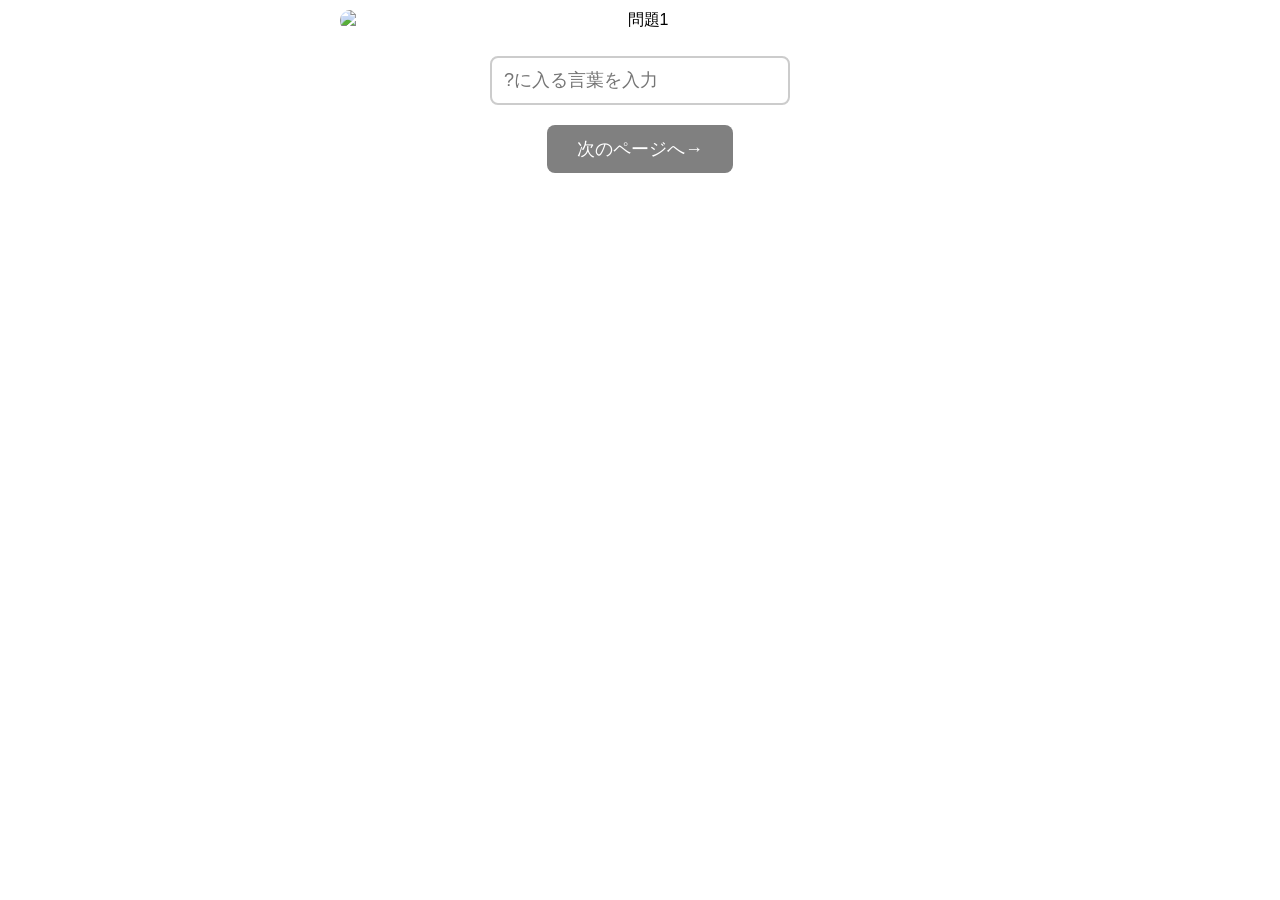
==== index.html @ fe9850f1 "Update index.html" ====
<!DOCTYPE html>
<html lang="ja">
<head>
<meta charset="UTF-8">
<meta name="viewport" content="width=device-width, initial-scale=1.0">
<title>問題1</title>
<link rel="stylesheet" href="style.css">
</head>

<body>

<img src="問1.jpg" alt="問題1">

<input
    type="text"
    id="answer"
    placeholder="?に入る言葉を入力">

<br>

<button id="next" disabled>次のページへ→</button>

<script src="script.js"></script>
<script>
checkAnswer("点","question1.html");
</script>

</body>
</html>
---- style.css ----
body {
    background: white;
    font-family: sans-serif;
    text-align: center;
    margin: 0;
    padding: 10px 15px;
}

img {
    width: 100%;
    max-width: 600px;
    height: auto;
    display: block;
    margin: 0 auto 25px;
    border-radius: 10px;
}

input {
    width: 90%;
    max-width: 300px;
    padding: 12px;
    font-size: 18px;
    border: 2px solid #ccc;
    border-radius: 8px;
    box-sizing: border-box;
}

button {
    margin-top: 20px;
    padding: 12px 30px;
    font-size: 18px;
    background: #2196F3;
    color: white;
    border: none;
    border-radius: 8px;
    cursor: pointer;
}

button:hover:not(:disabled) {
    background: #1976D2;
}

button:disabled {
    background: gray;
    cursor: not-allowed;
}
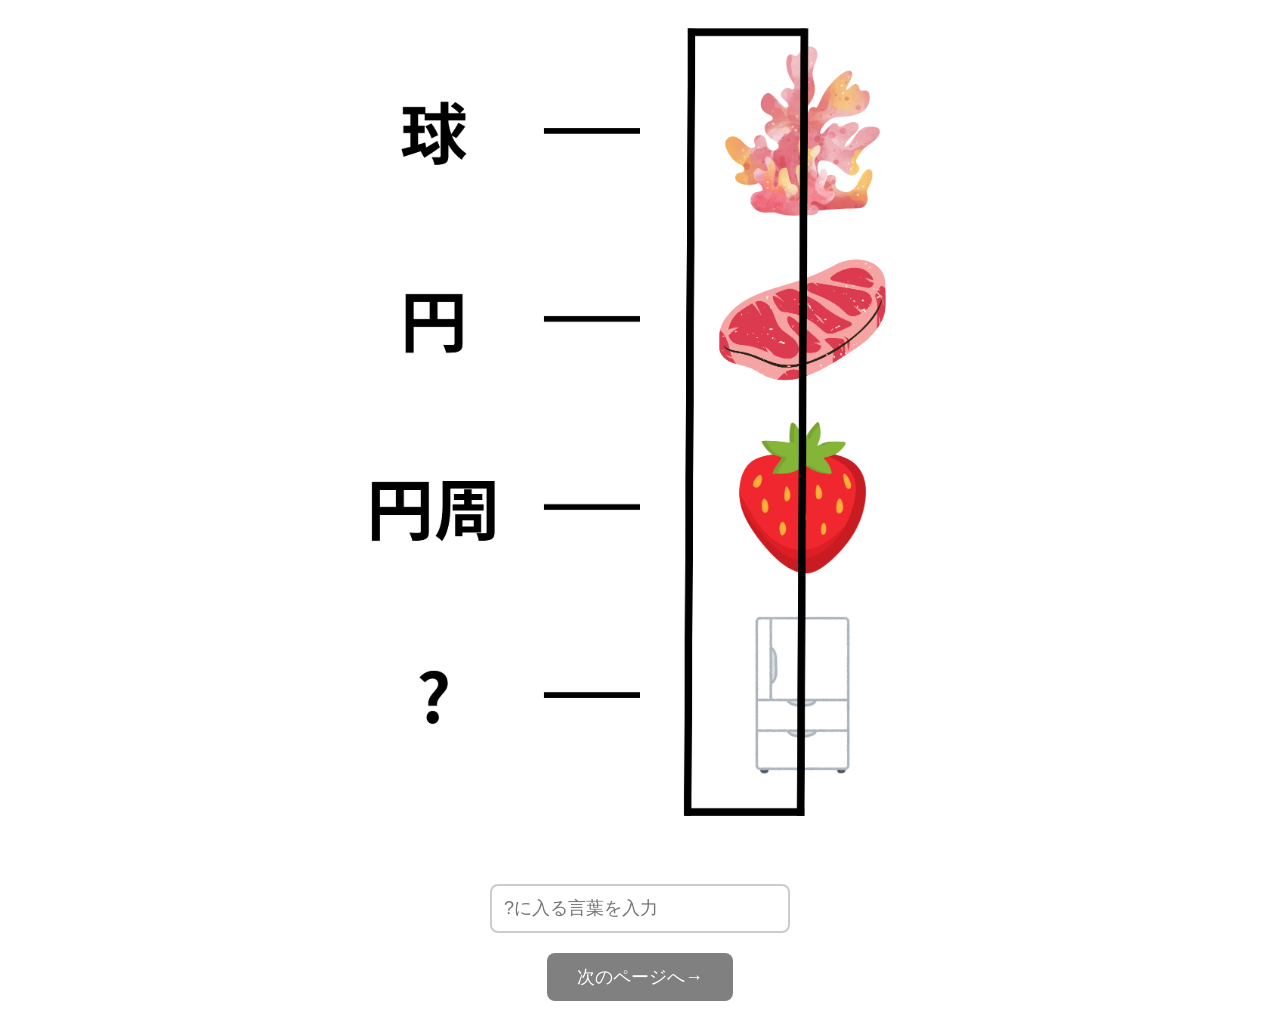
==== commit f72a4f6f: "Change image format from JPG to PNG" ====
--- a/index.html
+++ b/index.html
@@ -9,7 +9,7 @@
 
 <body>
 
-<img src="問1.jpg" alt="問題1">
+<img src="問1.png" alt="問題1">
 
 <input
     type="text"
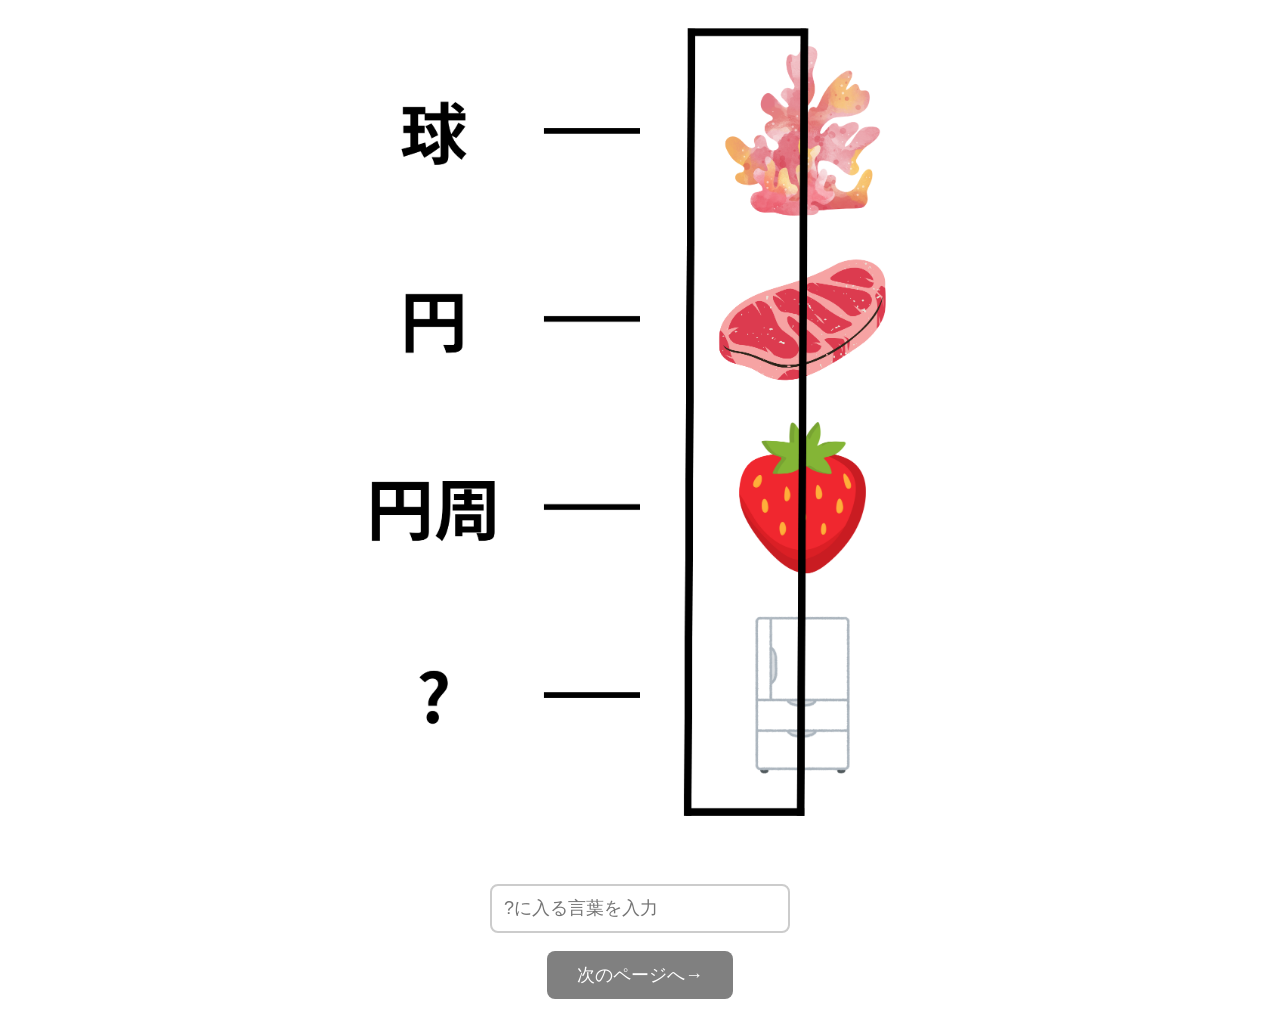
==== commit fa22f181: "Update index.html" ====
--- a/index.html
+++ b/index.html
@@ -16,13 +16,13 @@
     id="answer"
     placeholder="?に入る言葉を入力">
 
-<br>
+<br><br>
 
 <button id="next" disabled>次のページへ→</button>
 
 <script src="script.js"></script>
 <script>
-checkAnswer("点","question1.html");
+checkAnswer(["点","てん"],"question1.html");
 </script>
 
 </body>
--- a/style.css
+++ b/style.css
@@ -25,15 +25,24 @@
     box-sizing: border-box;
 }
 
+.buttons {
+    display: flex;
+    justify-content: center;
+    align-items: center;
+    gap: 12px;
+    margin-top: 20px;
+}
+
 button {
-    margin-top: 20px;
-    padding: 12px 30px;
+    height: 48px;
+    padding: 0 30px;
     font-size: 18px;
     background: #2196F3;
     color: white;
     border: none;
     border-radius: 8px;
     cursor: pointer;
+    transition: background 0.2s;
 }
 
 button:hover:not(:disabled) {
@@ -44,3 +53,20 @@
     background: gray;
     cursor: not-allowed;
 }
+
+.back {
+    width: 48px;
+    height: 48px;
+    padding: 0;
+    font-size: 22px;
+    background: #2196F3;
+    color: white;
+    border: none;
+    border-radius: 8px;
+    cursor: pointer;
+    transition: background 0.2s;
+}
+
+.back:hover {
+    background: #1976D2;
+}
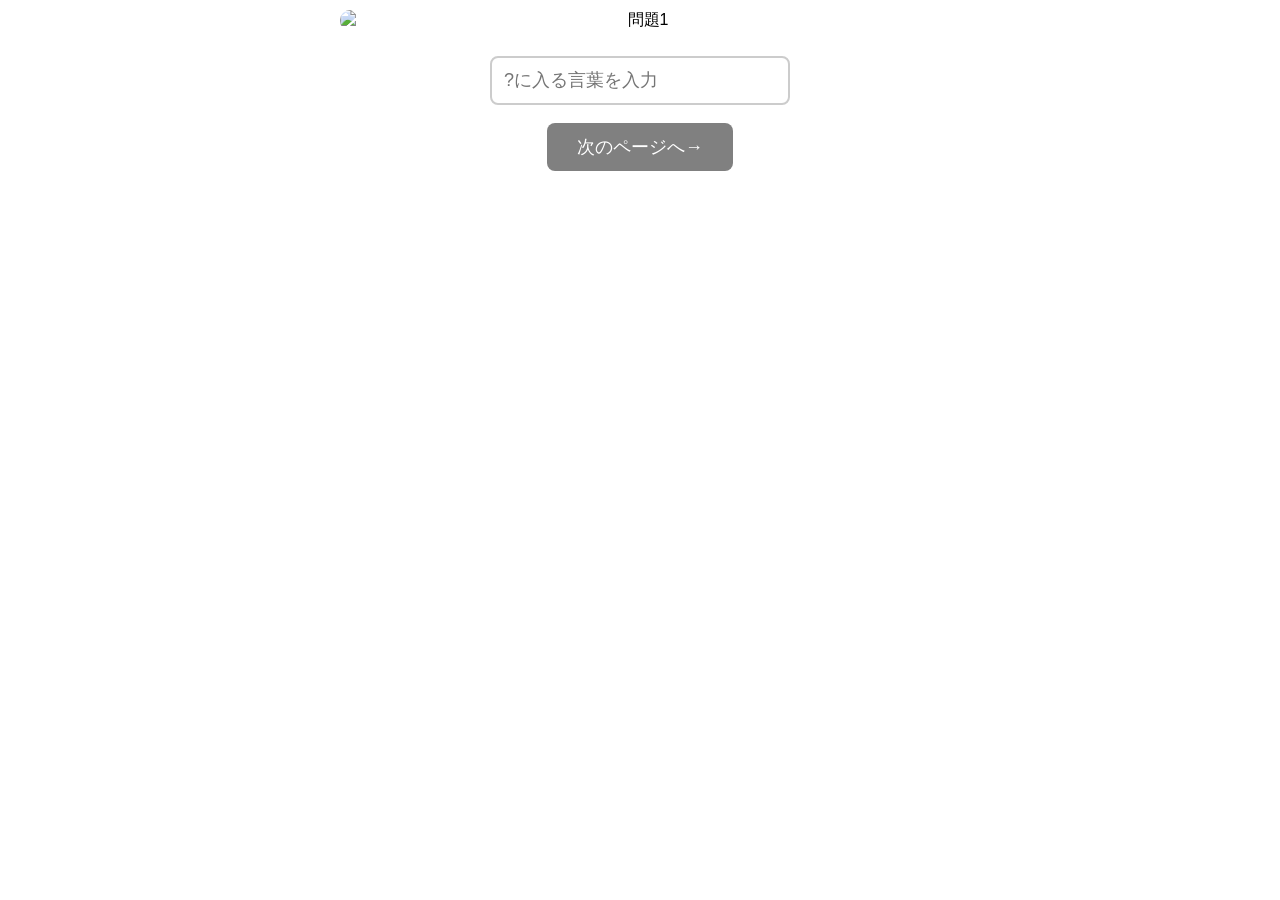
==== commit 35d7e513: "Update index.html" ====
--- a/index.html
+++ b/index.html
@@ -9,7 +9,7 @@
 
 <body>
 
-<img src="問1.png" alt="問題1">
+<img src="問1(1).png" alt="問題1">
 
 <input
     type="text"
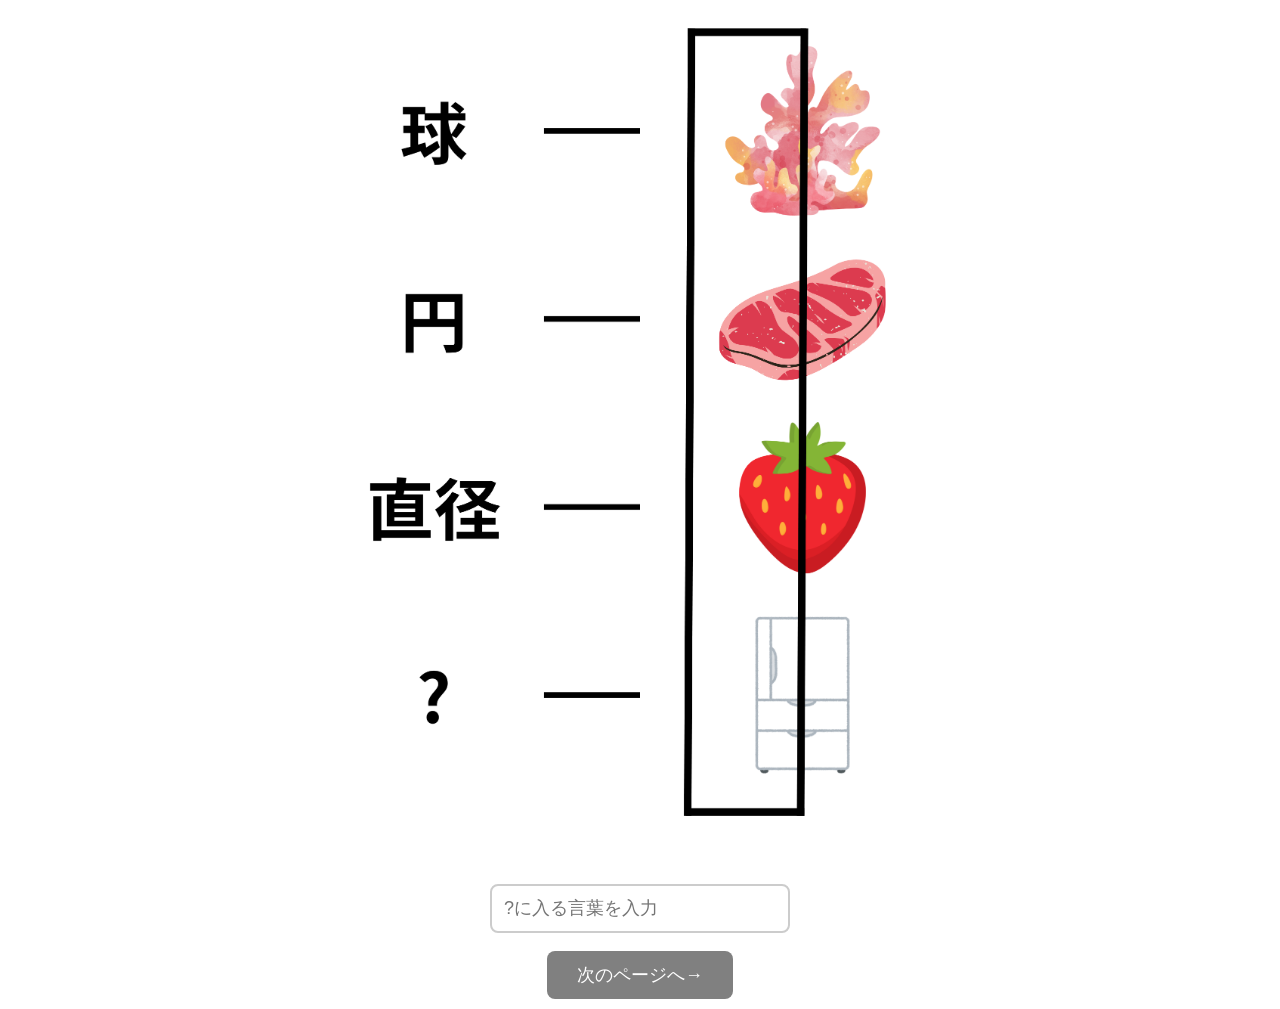
==== commit 19480d4f: "Fix image source formatting in index.html" ====
--- a/index.html
+++ b/index.html
@@ -9,7 +9,7 @@
 
 <body>
 
-<img src="問1(1).png" alt="問題1">
+<img src="問1 (1).png" alt="問題1">
 
 <input
     type="text"
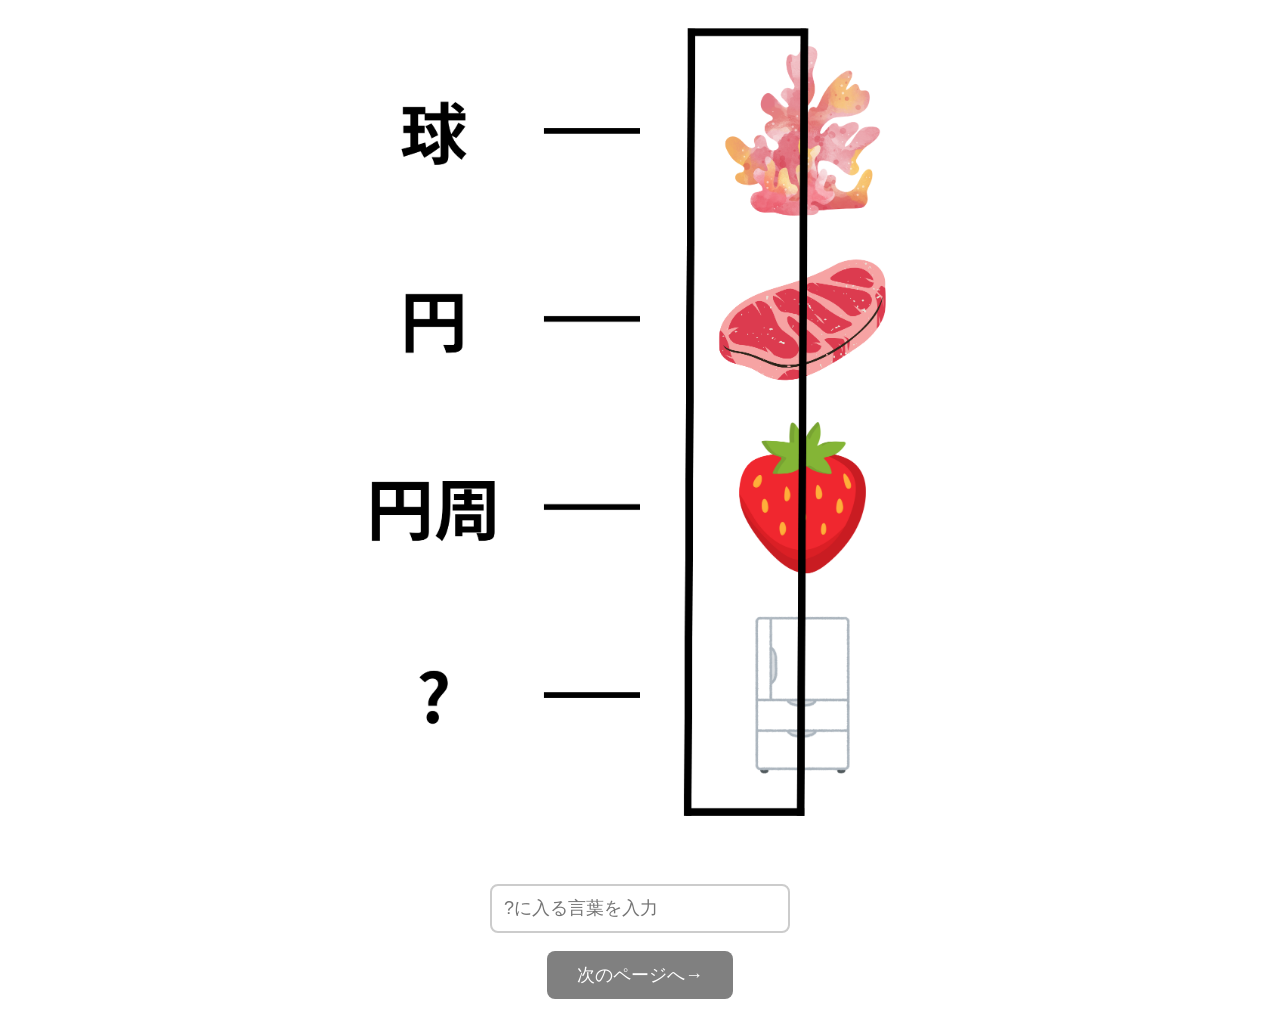
==== commit 6b32fd51: "Fix image source for question 1" ====
--- a/index.html
+++ b/index.html
@@ -9,7 +9,7 @@
 
 <body>
 
-<img src="問1 (1).png" alt="問題1">
+<img src="問1.png" alt="問題1">
 
 <input
     type="text"
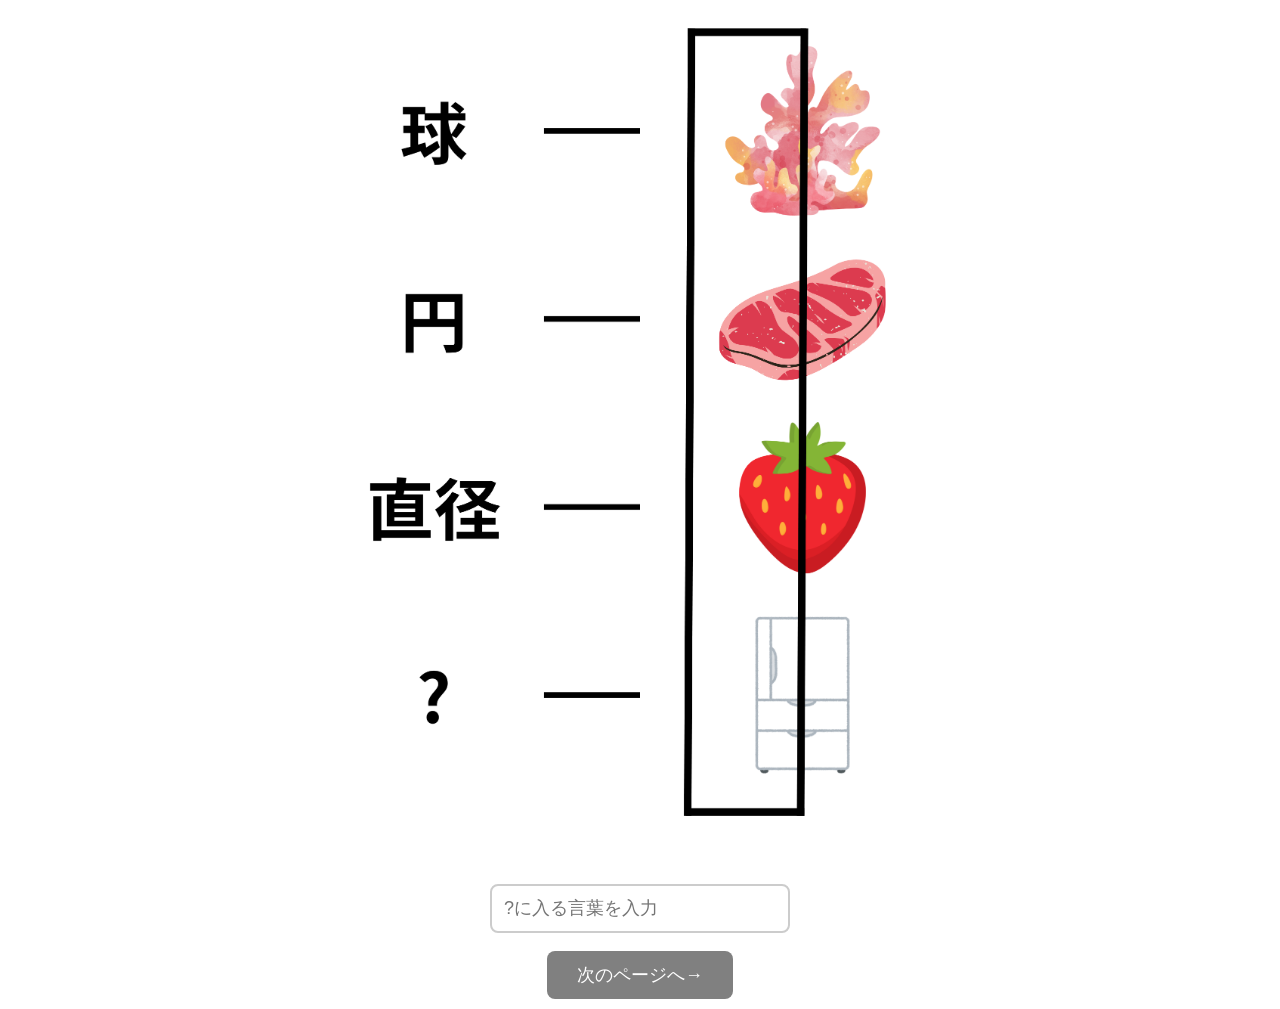
==== commit 9b3ea0d8: "Update index.html" ====
--- a/index.html
+++ b/index.html
@@ -9,7 +9,7 @@
 
 <body>
 
-<img src="問1.png" alt="問題1">
+<img src="問1 (1).png" alt="問題1">
 
 <input
     type="text"
